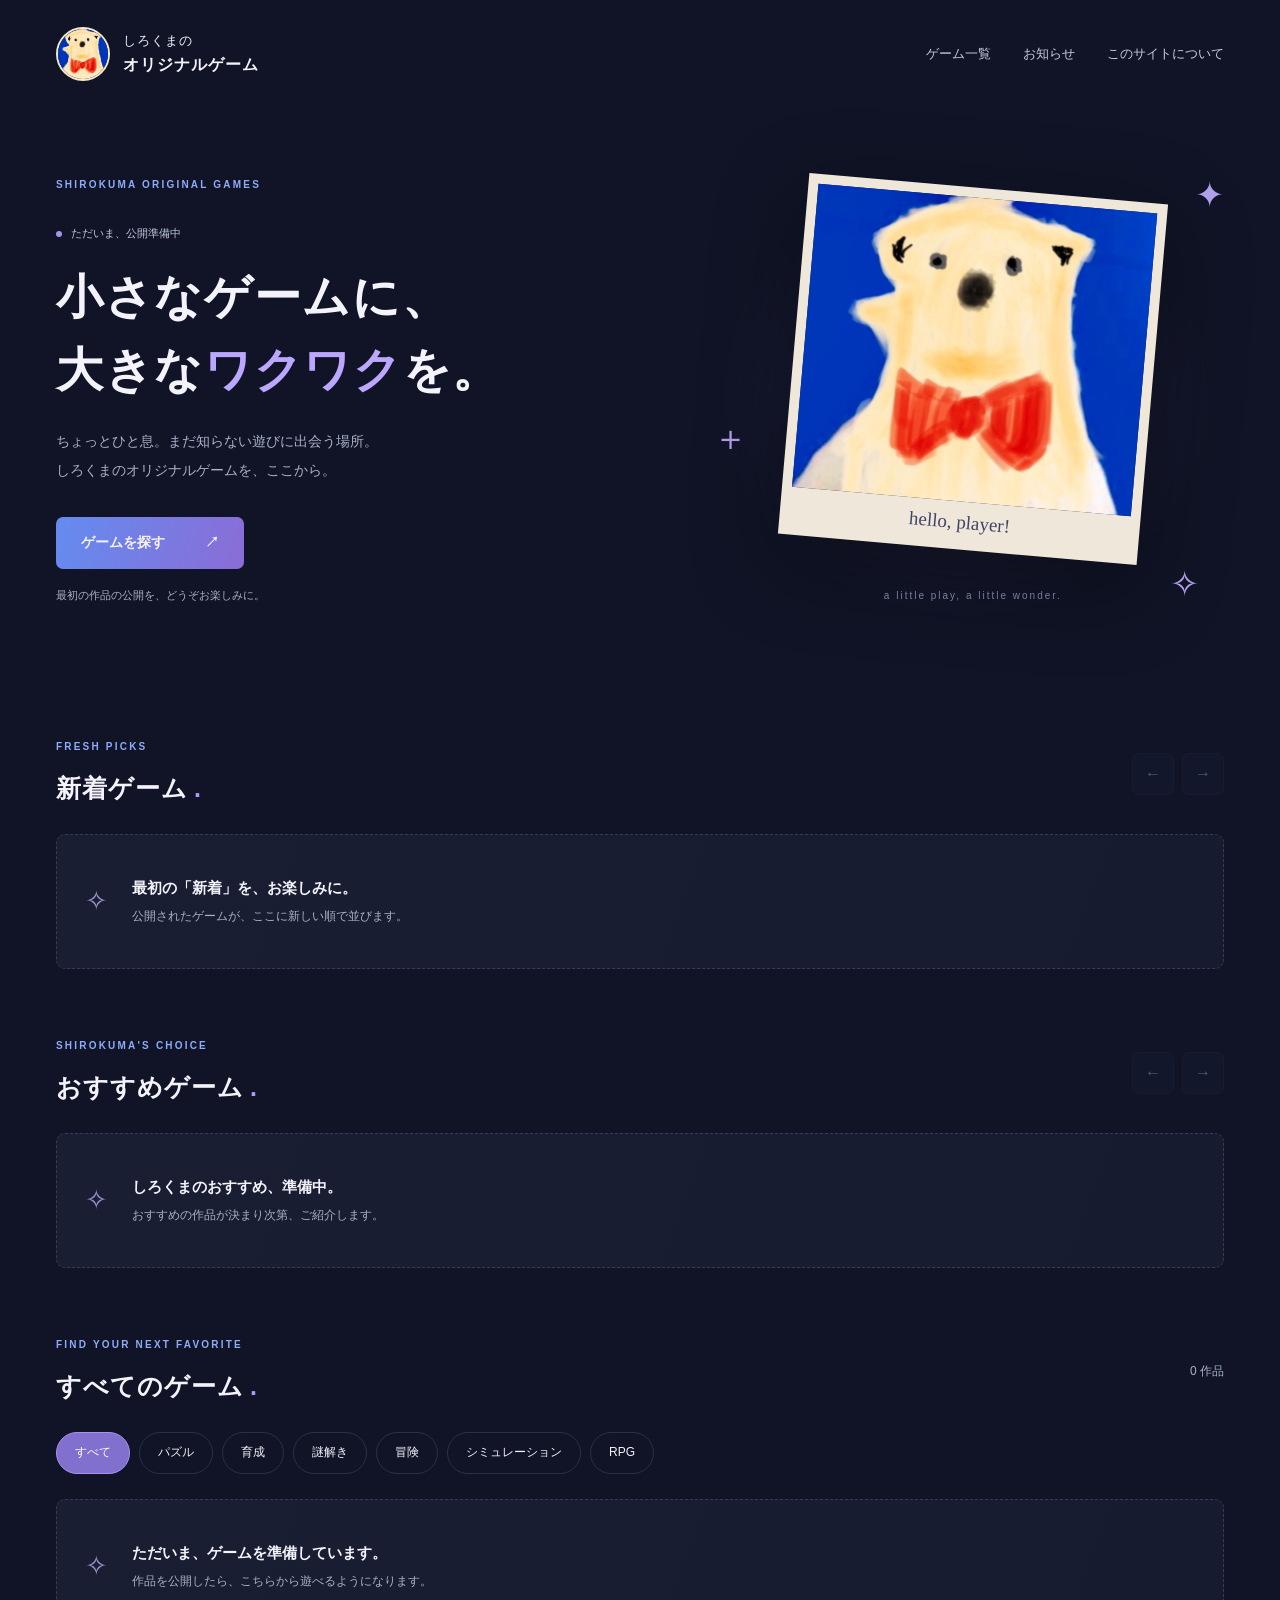
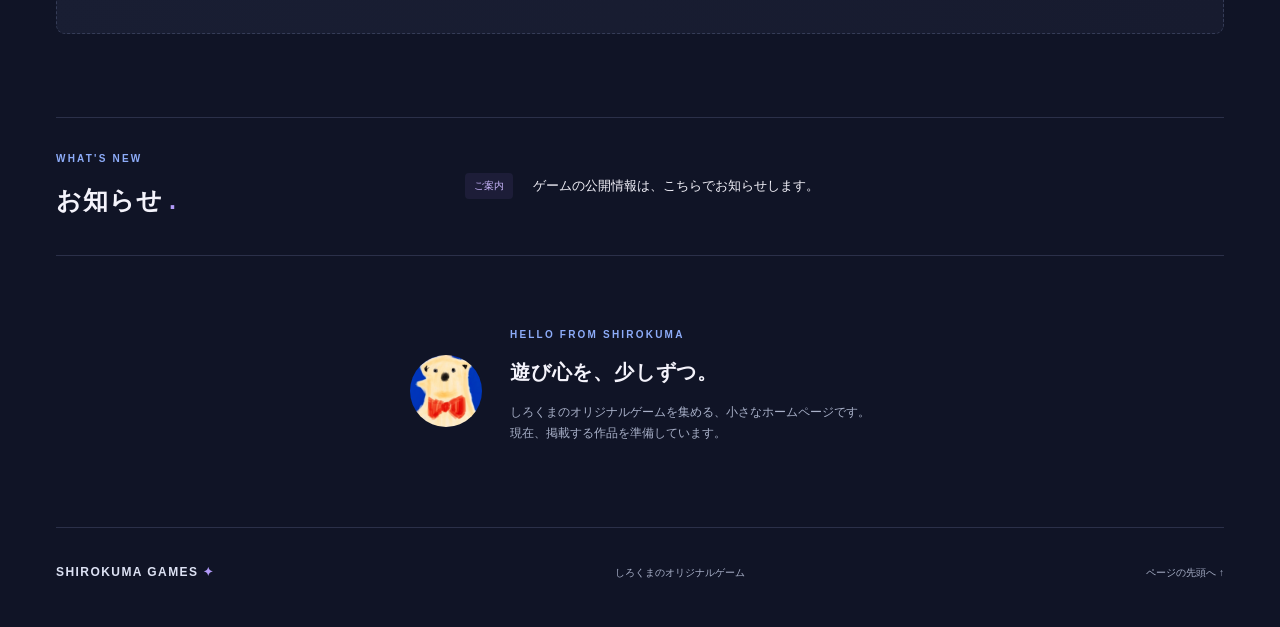
==== index.html @ 889c57cf "Add files via upload" ====
<!doctype html>
<html lang="ja">
<head><meta charset="utf-8"><meta name="viewport" content="width=device-width,initial-scale=1"><title>しろくまのオリジナルゲーム</title><meta name="description" content="小さなゲームに、大きなワクワクを。しろくまのオリジナルゲームのホームページ。"><meta name="theme-color" content="#101426"><link rel="icon" href="assets/shirokuma.jpg"><link rel="stylesheet" href="style.css"><script defer src="data/games.js"></script><script defer src="app.js"></script></head>
<body><a class="skip" href="#main">本文へ移動</a><header class="header"><a class="brand" href="./"><img src="assets/shirokuma.jpg" alt="赤い蝶ネクタイの手描きしろくま"><span>しろくまの<br><strong>オリジナルゲーム</strong></span></a><nav aria-label="メイン"><a href="#games">ゲーム一覧</a><a href="#news">お知らせ</a><a href="#about">このサイトについて</a></nav></header>
<main id="main"><section class="hero"><div class="hero-copy"><p class="eyebrow">SHIROKUMA ORIGINAL GAMES</p><p class="status"><span></span> ただいま、公開準備中</p><h1>小さなゲームに、<br>大きな<span>ワクワク</span>を。</h1><p class="intro">ちょっとひと息。まだ知らない遊びに出会う場所。<br>しろくまのオリジナルゲームを、ここから。</p><a class="primary" href="#games">ゲームを探す <span aria-hidden="true">↗</span></a><p class="hero-note">最初の作品の公開を、どうぞお楽しみに。</p></div><div class="hero-art"><span class="spark s1">✦</span><span class="spark s2">＋</span><div class="portrait"><img src="assets/shirokuma.jpg" alt="青い背景に描かれた、赤い蝶ネクタイのしろくま"><span>hello, player!</span></div><div class="art-caption">a little play, a little wonder.</div><span class="spark s3">✧</span></div></section>
<div class="content"><section aria-labelledby="new-title" class="game-section"><div class="section-head"><div><p class="eyebrow">FRESH PICKS</p><h2 id="new-title">新着ゲーム<span class="dot">.</span></h2></div><div class="arrows"><button data-track="new-games" data-dir="-1" aria-label="新着ゲームを前へ">←</button><button data-track="new-games" data-dir="1" aria-label="新着ゲームを次へ">→</button></div></div><div id="new-games" class="track" tabindex="0" role="region" aria-label="新着ゲームの横スクロール一覧"></div></section>
<section aria-labelledby="recommended-title" class="game-section"><div class="section-head"><div><p class="eyebrow">SHIROKUMA'S CHOICE</p><h2 id="recommended-title">おすすめゲーム<span class="dot">.</span></h2></div><div class="arrows"><button data-track="recommended-games" data-dir="-1" aria-label="おすすめゲームを前へ">←</button><button data-track="recommended-games" data-dir="1" aria-label="おすすめゲームを次へ">→</button></div></div><div id="recommended-games" class="track" tabindex="0" role="region" aria-label="おすすめゲームの横スクロール一覧"></div></section>
<section id="games" aria-labelledby="all-title" class="game-section"><div class="section-head"><div><p class="eyebrow">FIND YOUR NEXT FAVORITE</p><h2 id="all-title">すべてのゲーム<span class="dot">.</span></h2></div><span id="count" aria-live="polite"></span></div><div id="filters" class="filters" role="group" aria-label="ジャンルで絞り込み"></div><div id="all-games" class="grid" aria-live="polite"></div></section>
<section id="news" class="news"><div><p class="eyebrow">WHAT'S NEW</p><h2>お知らせ<span class="dot">.</span></h2></div><div class="news-item"><span class="tag">ご案内</span><p>ゲームの公開情報は、こちらでお知らせします。</p></div></section>
<section id="about" class="about"><img src="assets/shirokuma.jpg" alt="" width="72" height="72"><div><p class="eyebrow">HELLO FROM SHIROKUMA</p><h2>遊び心を、少しずつ。</h2><p>しろくまのオリジナルゲームを集める、小さなホームページです。<br>現在、掲載する作品を準備しています。</p></div></section></div></main>
<footer><a class="footer-brand" href="./">SHIROKUMA GAMES <span>✦</span></a><p>しろくまのオリジナルゲーム</p><a href="#main">ページの先頭へ ↑</a></footer><noscript><p>ゲーム一覧を見るにはJavaScriptを有効にしてください。現在は公開準備中です。</p></noscript></body></html>
---- style.css ----
:root{color-scheme:dark;--bg:#101426;--text:#f4f3fb;--muted:#a9b1c9;--line:#2b3049;--blue:#8dacf9;--purple:#b29af8}*{box-sizing:border-box}html{scroll-behavior:smooth;scroll-padding-top:25px}body{margin:0;background:var(--bg);color:var(--text);font-family:"Yu Gothic","Hiragino Kaku Gothic ProN",sans-serif;line-height:1.8}a{color:inherit;text-decoration:none}button{font:inherit;cursor:pointer}a:focus-visible,button:focus-visible,[tabindex]:focus-visible{outline:3px solid #afc6ff;outline-offset:5px}.skip{position:absolute;top:-100px;left:16px;background:#fff;color:#111;padding:12px;z-index:4}.skip:focus{top:8px}.header{max-width:1240px;margin:auto;min-height:108px;padding:20px 36px;display:flex;align-items:center;justify-content:space-between;gap:20px}.brand{display:flex;align-items:center;gap:13px;font-size:13px;line-height:1.6;letter-spacing:.08em}.brand strong{font-size:16px}.brand img{width:54px;height:54px;object-fit:cover;border-radius:50%;border:2px solid #f5e9ca}nav{display:flex;gap:32px;font-size:13px;color:#c5cce1}nav a:hover{color:#fff}.hero{max-width:1240px;margin:auto;min-height:560px;padding:55px 36px 74px;display:grid;grid-template-columns:1.2fr 1fr;align-items:center;gap:30px;position:relative}.eyebrow{font-size:10px;letter-spacing:.22em;color:var(--blue);font-weight:bold;margin:0 0 10px}.status{display:inline-flex;align-items:center;gap:9px;font-size:11px;color:#c0c8de;margin:20px 0 8px}.status span{width:6px;height:6px;border-radius:50%;background:#a693e9}h1{font-size:clamp(30px,3.7vw,49px);line-height:1.55;letter-spacing:.035em;margin:8px 0 20px}h1 span{color:#bca7ff}.intro{color:var(--muted);font-size:14px;line-height:2.1}.primary{display:inline-flex;gap:40px;align-items:center;margin-top:18px;background:linear-gradient(110deg,#638cf0,#8b6cd6);padding:13px 25px;border-radius:7px;font-weight:bold;font-size:14px}.primary:hover{filter:brightness(1.15)}.hero-note{font-size:11px;color:var(--muted);margin-top:17px}.hero-art{position:relative;padding:25px 25px 25px 40px;background:radial-gradient(ellipse,#60539c44,transparent 68%)}.portrait{transform:rotate(5deg);position:relative;border:10px solid #efe8da;border-bottom-width:48px;box-shadow:0 24px 85px #0006;max-width:360px;margin:auto}.portrait img{display:block;width:100%;aspect-ratio:1.12;object-fit:cover}.portrait span{position:absolute;bottom:-39px;left:0;right:0;text-align:center;color:#404367;font-family:cursive;font-size:19px}.art-caption{text-align:center;font-size:10px;letter-spacing:.2em;color:#8a92b4;margin-top:37px}.spark{position:absolute;color:#b3a1ec;font-size:35px}.s1{right:0;top:0}.s2{left:6px;top:52%}.s3{right:25px;bottom:15px}.content{max-width:1240px;padding:0 36px;margin:auto}.game-section{padding:34px 0 18px}.section-head{display:flex;justify-content:space-between;align-items:center;gap:20px;margin-bottom:23px}h2{font-size:25px;letter-spacing:.04em;margin:0}.dot{color:var(--purple);padding-left:6px}.arrows{display:flex;gap:8px}button{border:1px solid var(--line);color:var(--text);background:#1b2037;border-radius:7px;min-height:42px;min-width:42px}button:hover:not(:disabled){border-color:#a994f1}button:disabled{opacity:.3;cursor:default}.track{display:flex;gap:22px;overflow-x:auto;scroll-snap-type:x mandatory;scrollbar-width:thin;scrollbar-color:#5b527a transparent;padding:0 0 16px}.empty{width:100%;padding:33px 28px;border:1px dashed #353c57;background:linear-gradient(110deg,#191e33,#171b2f);border-radius:9px;display:flex;align-items:center;gap:24px;min-height:135px}.empty-icon{font-size:27px;color:#9f92cd}.empty h3{font-size:15px;margin:0 0 5px}.empty p{font-size:12px;color:var(--muted);margin:0}.filters{display:flex;gap:9px;flex-wrap:wrap;margin-bottom:25px}.filters button{padding:7px 18px;border-radius:24px;font-size:12px;background:transparent}.filters button[aria-pressed=true]{background:#8170ce;border-color:#a593ed;color:white}.grid{display:grid;grid-template-columns:repeat(3,minmax(0,1fr));gap:22px}.grid>.empty{grid-column:1/-1}#count{font-size:12px;color:var(--muted)}.card{border:1px solid var(--line);border-radius:10px;overflow:hidden;background:#1a2034;min-width:0}.track .card{flex:0 0 calc((100% - 44px)/3);scroll-snap-align:start}.card>a{display:block;height:100%}.card img,.cover{width:100%;aspect-ratio:16/9;object-fit:cover;display:block;background:linear-gradient(135deg,#243655,#504078)}.cover{display:grid;place-items:center;color:#c6b6ff;font-size:36px}.card-body{padding:18px}.card h3{font-size:17px;margin:8px 0}.card p{font-size:12px;color:var(--muted);margin:0 0 15px}.card:hover{border-color:#9b87dd}.play{font-size:13px;color:#b9caff}.tag{font-size:10px;color:#c7b4fa;background:#a080ef16;padding:4px 9px;border-radius:4px}.news{border-top:1px solid var(--line);border-bottom:1px solid var(--line);margin-top:65px;padding:32px 0;display:grid;grid-template-columns:1fr 2fr;gap:30px;align-items:center}.news-item{display:flex;align-items:center;gap:20px;font-size:13px}.about{display:flex;align-items:center;justify-content:center;gap:28px;padding:70px 0}.about img{object-fit:cover;border-radius:50%}.about h2{font-size:20px}.about p:not(.eyebrow){font-size:12px;color:var(--muted)}footer{max-width:1168px;margin:auto;padding:26px 0 35px;border-top:1px solid var(--line);display:flex;justify-content:space-between;align-items:center;gap:16px;font-size:10px;color:var(--muted)}.footer-brand{font-size:12px;letter-spacing:.12em;font-weight:bold;color:#dde2f4}.footer-brand span{color:var(--purple)}@media(max-width:760px){.header{padding:18px 22px;flex-wrap:wrap;min-height:auto}nav{gap:20px;font-size:11px}.hero{padding:35px 22px;grid-template-columns:1fr;gap:18px}.hero-art{width:80%;max-width:340px;margin:auto}.hero-copy{z-index:1}h1{font-size:34px}.content{padding:0 22px}.track .card{flex-basis:76%}.grid{grid-template-columns:repeat(2,minmax(0,1fr))}.news{grid-template-columns:1fr;gap:15px;margin-top:40px}.news-item{align-items:flex-start;gap:12px}.news-item p{margin:0}.news-item .tag{white-space:nowrap}.about{padding:48px 0;gap:18px}.about img{width:54px;height:54px}footer{margin:0 22px;flex-wrap:wrap}h2{font-size:22px}.empty{padding:24px 18px;gap:15px}.game-section{padding-top:28px}}@media(max-width:400px){h1{font-size:29px}.grid{grid-template-columns:1fr}.brand strong{font-size:14px}nav{gap:14px}.about br{display:none}}@media(prefers-reduced-motion:reduce){html{scroll-behavior:auto}}
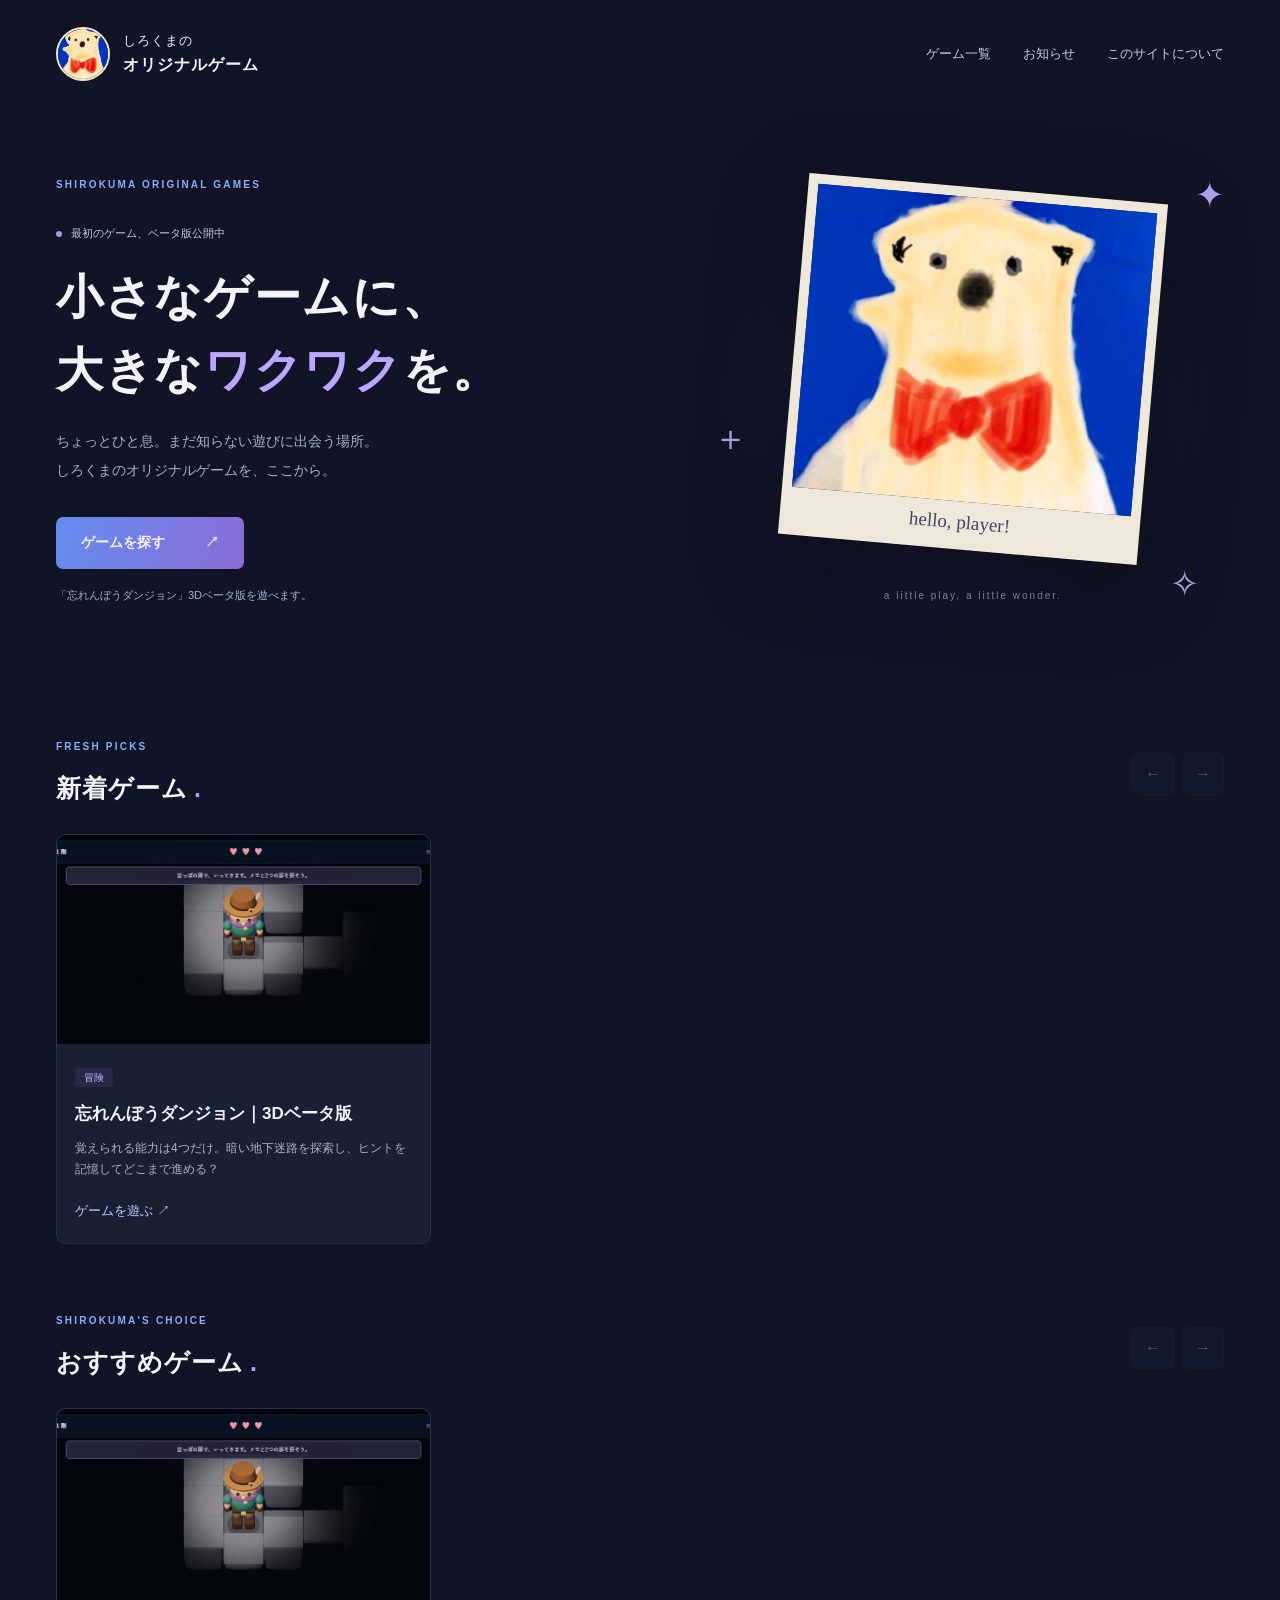
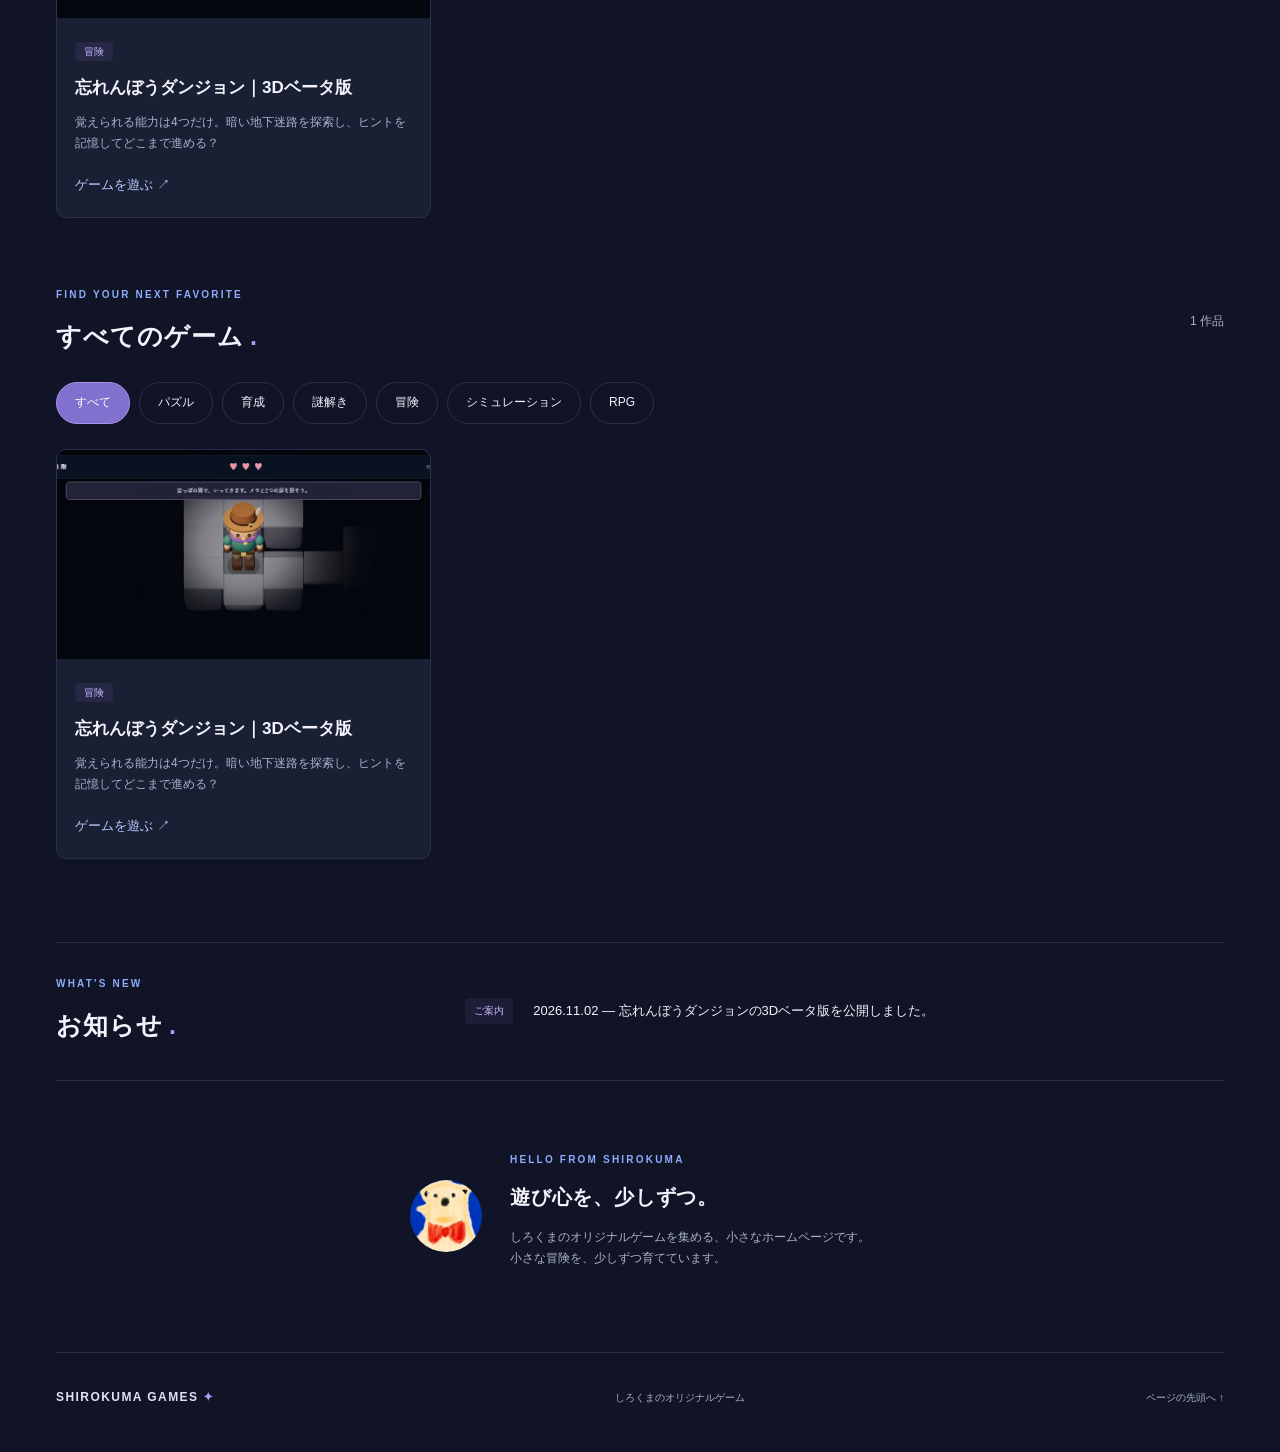
==== commit 8f10a53f: "Publish miniature dungeon beta with circular lighting and connected mazes" ====
--- a/index.html
+++ b/index.html
@@ -1,11 +1,11 @@
-<!doctype html>
-<html lang="ja">
-<head><meta charset="utf-8"><meta name="viewport" content="width=device-width,initial-scale=1"><title>しろくまのオリジナルゲーム</title><meta name="description" content="小さなゲームに、大きなワクワクを。しろくまのオリジナルゲームのホームページ。"><meta name="theme-color" content="#101426"><link rel="icon" href="assets/shirokuma.jpg"><link rel="stylesheet" href="style.css"><script defer src="data/games.js"></script><script defer src="app.js"></script></head>
-<body><a class="skip" href="#main">本文へ移動</a><header class="header"><a class="brand" href="./"><img src="assets/shirokuma.jpg" alt="赤い蝶ネクタイの手描きしろくま"><span>しろくまの<br><strong>オリジナルゲーム</strong></span></a><nav aria-label="メイン"><a href="#games">ゲーム一覧</a><a href="#news">お知らせ</a><a href="#about">このサイトについて</a></nav></header>
-<main id="main"><section class="hero"><div class="hero-copy"><p class="eyebrow">SHIROKUMA ORIGINAL GAMES</p><p class="status"><span></span> ただいま、公開準備中</p><h1>小さなゲームに、<br>大きな<span>ワクワク</span>を。</h1><p class="intro">ちょっとひと息。まだ知らない遊びに出会う場所。<br>しろくまのオリジナルゲームを、ここから。</p><a class="primary" href="#games">ゲームを探す <span aria-hidden="true">↗</span></a><p class="hero-note">最初の作品の公開を、どうぞお楽しみに。</p></div><div class="hero-art"><span class="spark s1">✦</span><span class="spark s2">＋</span><div class="portrait"><img src="assets/shirokuma.jpg" alt="青い背景に描かれた、赤い蝶ネクタイのしろくま"><span>hello, player!</span></div><div class="art-caption">a little play, a little wonder.</div><span class="spark s3">✧</span></div></section>
-<div class="content"><section aria-labelledby="new-title" class="game-section"><div class="section-head"><div><p class="eyebrow">FRESH PICKS</p><h2 id="new-title">新着ゲーム<span class="dot">.</span></h2></div><div class="arrows"><button data-track="new-games" data-dir="-1" aria-label="新着ゲームを前へ">←</button><button data-track="new-games" data-dir="1" aria-label="新着ゲームを次へ">→</button></div></div><div id="new-games" class="track" tabindex="0" role="region" aria-label="新着ゲームの横スクロール一覧"></div></section>
-<section aria-labelledby="recommended-title" class="game-section"><div class="section-head"><div><p class="eyebrow">SHIROKUMA'S CHOICE</p><h2 id="recommended-title">おすすめゲーム<span class="dot">.</span></h2></div><div class="arrows"><button data-track="recommended-games" data-dir="-1" aria-label="おすすめゲームを前へ">←</button><button data-track="recommended-games" data-dir="1" aria-label="おすすめゲームを次へ">→</button></div></div><div id="recommended-games" class="track" tabindex="0" role="region" aria-label="おすすめゲームの横スクロール一覧"></div></section>
-<section id="games" aria-labelledby="all-title" class="game-section"><div class="section-head"><div><p class="eyebrow">FIND YOUR NEXT FAVORITE</p><h2 id="all-title">すべてのゲーム<span class="dot">.</span></h2></div><span id="count" aria-live="polite"></span></div><div id="filters" class="filters" role="group" aria-label="ジャンルで絞り込み"></div><div id="all-games" class="grid" aria-live="polite"></div></section>
-<section id="news" class="news"><div><p class="eyebrow">WHAT'S NEW</p><h2>お知らせ<span class="dot">.</span></h2></div><div class="news-item"><span class="tag">ご案内</span><p>ゲームの公開情報は、こちらでお知らせします。</p></div></section>
-<section id="about" class="about"><img src="assets/shirokuma.jpg" alt="" width="72" height="72"><div><p class="eyebrow">HELLO FROM SHIROKUMA</p><h2>遊び心を、少しずつ。</h2><p>しろくまのオリジナルゲームを集める、小さなホームページです。<br>現在、掲載する作品を準備しています。</p></div></section></div></main>
-<footer><a class="footer-brand" href="./">SHIROKUMA GAMES <span>✦</span></a><p>しろくまのオリジナルゲーム</p><a href="#main">ページの先頭へ ↑</a></footer><noscript><p>ゲーム一覧を見るにはJavaScriptを有効にしてください。現在は公開準備中です。</p></noscript></body></html>
+<!doctype html>
+<html lang="ja">
+<head><meta charset="utf-8"><meta name="viewport" content="width=device-width,initial-scale=1"><title>しろくまのオリジナルゲーム</title><meta name="description" content="小さなゲームに、大きなワクワクを。しろくまのオリジナルゲームのホームページ。"><meta name="theme-color" content="#101426"><link rel="icon" href="assets/shirokuma.jpg"><link rel="stylesheet" href="style.css"><script defer src="data/games.js"></script><script defer src="app.js"></script></head>
+<body><a class="skip" href="#main">本文へ移動</a><header class="header"><a class="brand" href="./"><img src="assets/shirokuma.jpg" alt="赤い蝶ネクタイの手描きしろくま"><span>しろくまの<br><strong>オリジナルゲーム</strong></span></a><nav aria-label="メイン"><a href="#games">ゲーム一覧</a><a href="#news">お知らせ</a><a href="#about">このサイトについて</a></nav></header>
+<main id="main"><section class="hero"><div class="hero-copy"><p class="eyebrow">SHIROKUMA ORIGINAL GAMES</p><p class="status"><span></span> 最初のゲーム、ベータ版公開中</p><h1>小さなゲームに、<br>大きな<span>ワクワク</span>を。</h1><p class="intro">ちょっとひと息。まだ知らない遊びに出会う場所。<br>しろくまのオリジナルゲームを、ここから。</p><a class="primary" href="#games">ゲームを探す <span aria-hidden="true">↗</span></a><p class="hero-note">「忘れんぼうダンジョン」3Dベータ版を遊べます。</p></div><div class="hero-art"><span class="spark s1">✦</span><span class="spark s2">＋</span><div class="portrait"><img src="assets/shirokuma.jpg" alt="青い背景に描かれた、赤い蝶ネクタイのしろくま"><span>hello, player!</span></div><div class="art-caption">a little play, a little wonder.</div><span class="spark s3">✧</span></div></section>
+<div class="content"><section aria-labelledby="new-title" class="game-section"><div class="section-head"><div><p class="eyebrow">FRESH PICKS</p><h2 id="new-title">新着ゲーム<span class="dot">.</span></h2></div><div class="arrows"><button data-track="new-games" data-dir="-1" aria-label="新着ゲームを前へ">←</button><button data-track="new-games" data-dir="1" aria-label="新着ゲームを次へ">→</button></div></div><div id="new-games" class="track" tabindex="0" role="region" aria-label="新着ゲームの横スクロール一覧"></div></section>
+<section aria-labelledby="recommended-title" class="game-section"><div class="section-head"><div><p class="eyebrow">SHIROKUMA'S CHOICE</p><h2 id="recommended-title">おすすめゲーム<span class="dot">.</span></h2></div><div class="arrows"><button data-track="recommended-games" data-dir="-1" aria-label="おすすめゲームを前へ">←</button><button data-track="recommended-games" data-dir="1" aria-label="おすすめゲームを次へ">→</button></div></div><div id="recommended-games" class="track" tabindex="0" role="region" aria-label="おすすめゲームの横スクロール一覧"></div></section>
+<section id="games" aria-labelledby="all-title" class="game-section"><div class="section-head"><div><p class="eyebrow">FIND YOUR NEXT FAVORITE</p><h2 id="all-title">すべてのゲーム<span class="dot">.</span></h2></div><span id="count" aria-live="polite"></span></div><div id="filters" class="filters" role="group" aria-label="ジャンルで絞り込み"></div><div id="all-games" class="grid" aria-live="polite"></div></section>
+<section id="news" class="news"><div><p class="eyebrow">WHAT'S NEW</p><h2>お知らせ<span class="dot">.</span></h2></div><div class="news-item"><span class="tag">ご案内</span><p>2026.11.02 — 忘れんぼうダンジョンの3Dベータ版を公開しました。</p></div></section>
+<section id="about" class="about"><img src="assets/shirokuma.jpg" alt="" width="72" height="72"><div><p class="eyebrow">HELLO FROM SHIROKUMA</p><h2>遊び心を、少しずつ。</h2><p>しろくまのオリジナルゲームを集める、小さなホームページです。<br>小さな冒険を、少しずつ育てています。</p></div></section></div></main>
+<footer><a class="footer-brand" href="./">SHIROKUMA GAMES <span>✦</span></a><p>しろくまのオリジナルゲーム</p><a href="#main">ページの先頭へ ↑</a></footer><noscript><p>ゲーム一覧を見るにはJavaScriptを有効にしてください。</p></noscript></body></html>
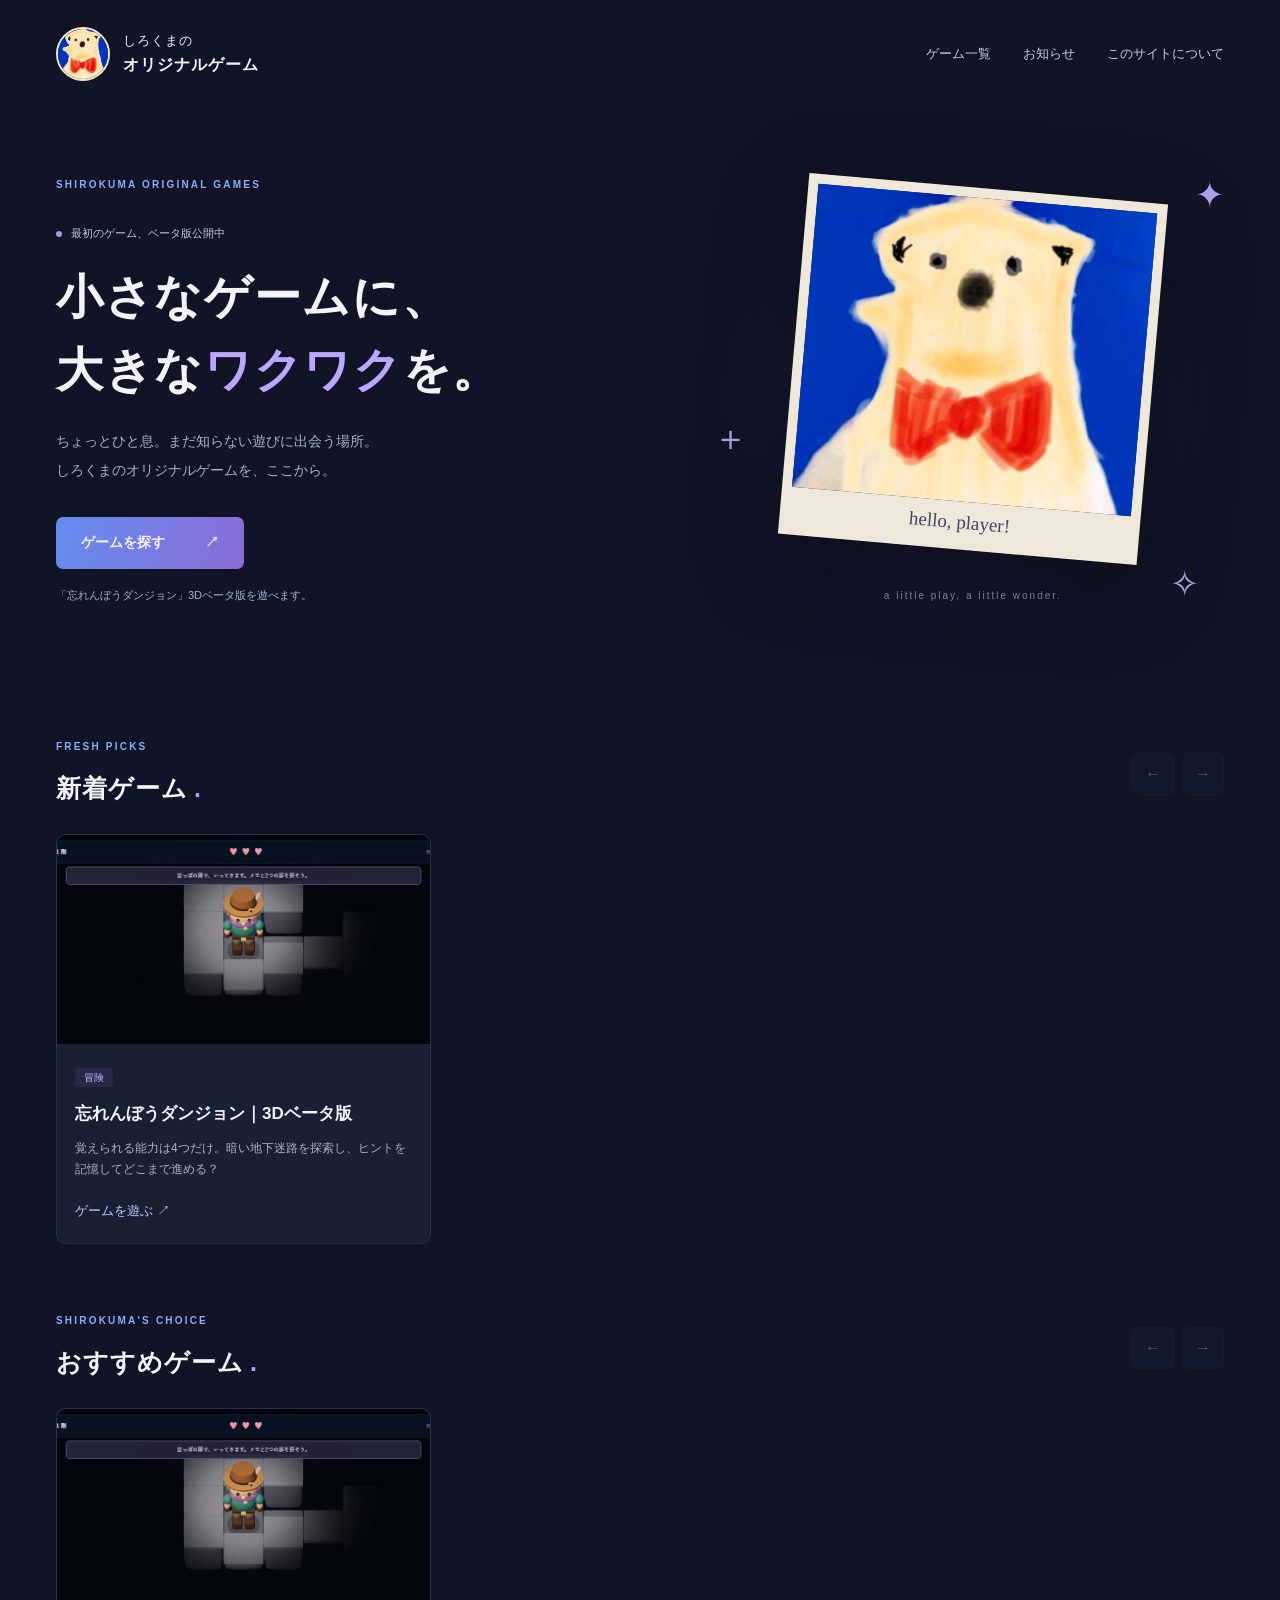
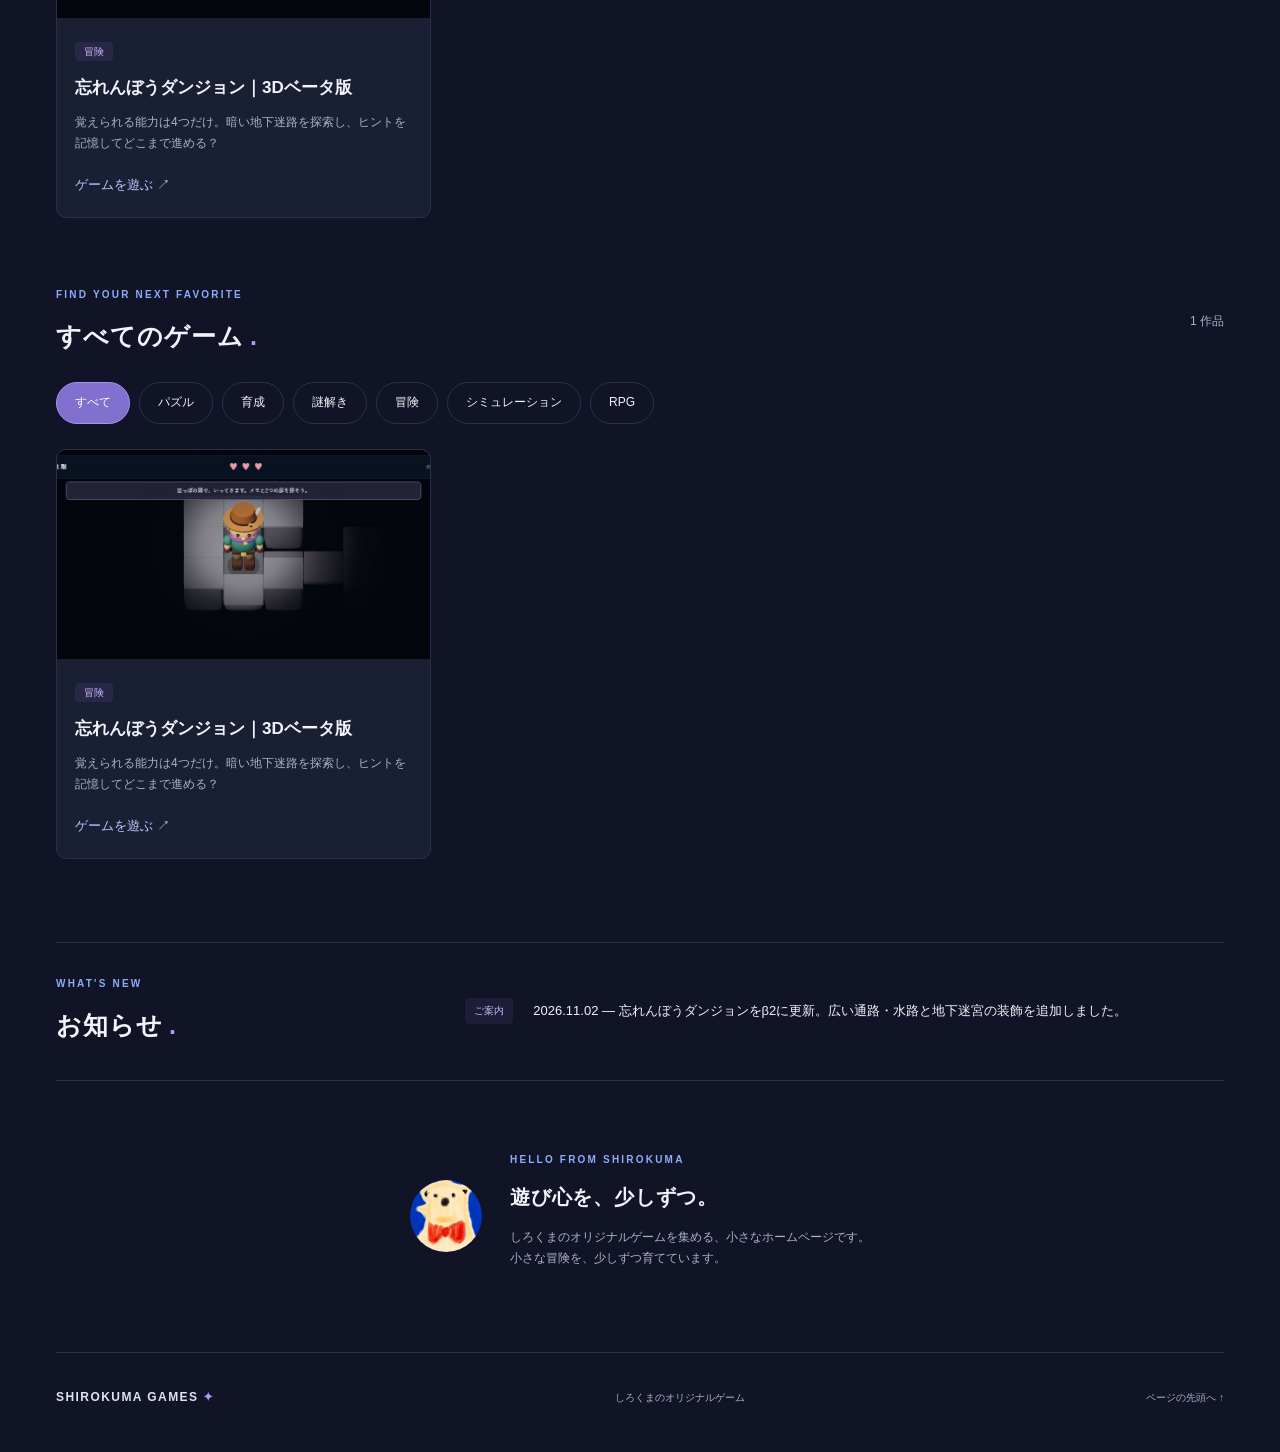
==== commit 566592b0: "Refine dungeon beta: mixed-width paths, persistent walls, rivers and stone details" ====
--- a/index.html
+++ b/index.html
@@ -6,6 +6,6 @@
 <div class="content"><section aria-labelledby="new-title" class="game-section"><div class="section-head"><div><p class="eyebrow">FRESH PICKS</p><h2 id="new-title">新着ゲーム<span class="dot">.</span></h2></div><div class="arrows"><button data-track="new-games" data-dir="-1" aria-label="新着ゲームを前へ">←</button><button data-track="new-games" data-dir="1" aria-label="新着ゲームを次へ">→</button></div></div><div id="new-games" class="track" tabindex="0" role="region" aria-label="新着ゲームの横スクロール一覧"></div></section>
 <section aria-labelledby="recommended-title" class="game-section"><div class="section-head"><div><p class="eyebrow">SHIROKUMA'S CHOICE</p><h2 id="recommended-title">おすすめゲーム<span class="dot">.</span></h2></div><div class="arrows"><button data-track="recommended-games" data-dir="-1" aria-label="おすすめゲームを前へ">←</button><button data-track="recommended-games" data-dir="1" aria-label="おすすめゲームを次へ">→</button></div></div><div id="recommended-games" class="track" tabindex="0" role="region" aria-label="おすすめゲームの横スクロール一覧"></div></section>
 <section id="games" aria-labelledby="all-title" class="game-section"><div class="section-head"><div><p class="eyebrow">FIND YOUR NEXT FAVORITE</p><h2 id="all-title">すべてのゲーム<span class="dot">.</span></h2></div><span id="count" aria-live="polite"></span></div><div id="filters" class="filters" role="group" aria-label="ジャンルで絞り込み"></div><div id="all-games" class="grid" aria-live="polite"></div></section>
-<section id="news" class="news"><div><p class="eyebrow">WHAT'S NEW</p><h2>お知らせ<span class="dot">.</span></h2></div><div class="news-item"><span class="tag">ご案内</span><p>2026.11.02 — 忘れんぼうダンジョンの3Dベータ版を公開しました。</p></div></section>
+<section id="news" class="news"><div><p class="eyebrow">WHAT'S NEW</p><h2>お知らせ<span class="dot">.</span></h2></div><div class="news-item"><span class="tag">ご案内</span><p>2026.11.02 — 忘れんぼうダンジョンをβ2に更新。広い通路・水路と地下迷宮の装飾を追加しました。</p></div></section>
 <section id="about" class="about"><img src="assets/shirokuma.jpg" alt="" width="72" height="72"><div><p class="eyebrow">HELLO FROM SHIROKUMA</p><h2>遊び心を、少しずつ。</h2><p>しろくまのオリジナルゲームを集める、小さなホームページです。<br>小さな冒険を、少しずつ育てています。</p></div></section></div></main>
 <footer><a class="footer-brand" href="./">SHIROKUMA GAMES <span>✦</span></a><p>しろくまのオリジナルゲーム</p><a href="#main">ページの先頭へ ↑</a></footer><noscript><p>ゲーム一覧を見るにはJavaScriptを有効にしてください。</p></noscript></body></html>
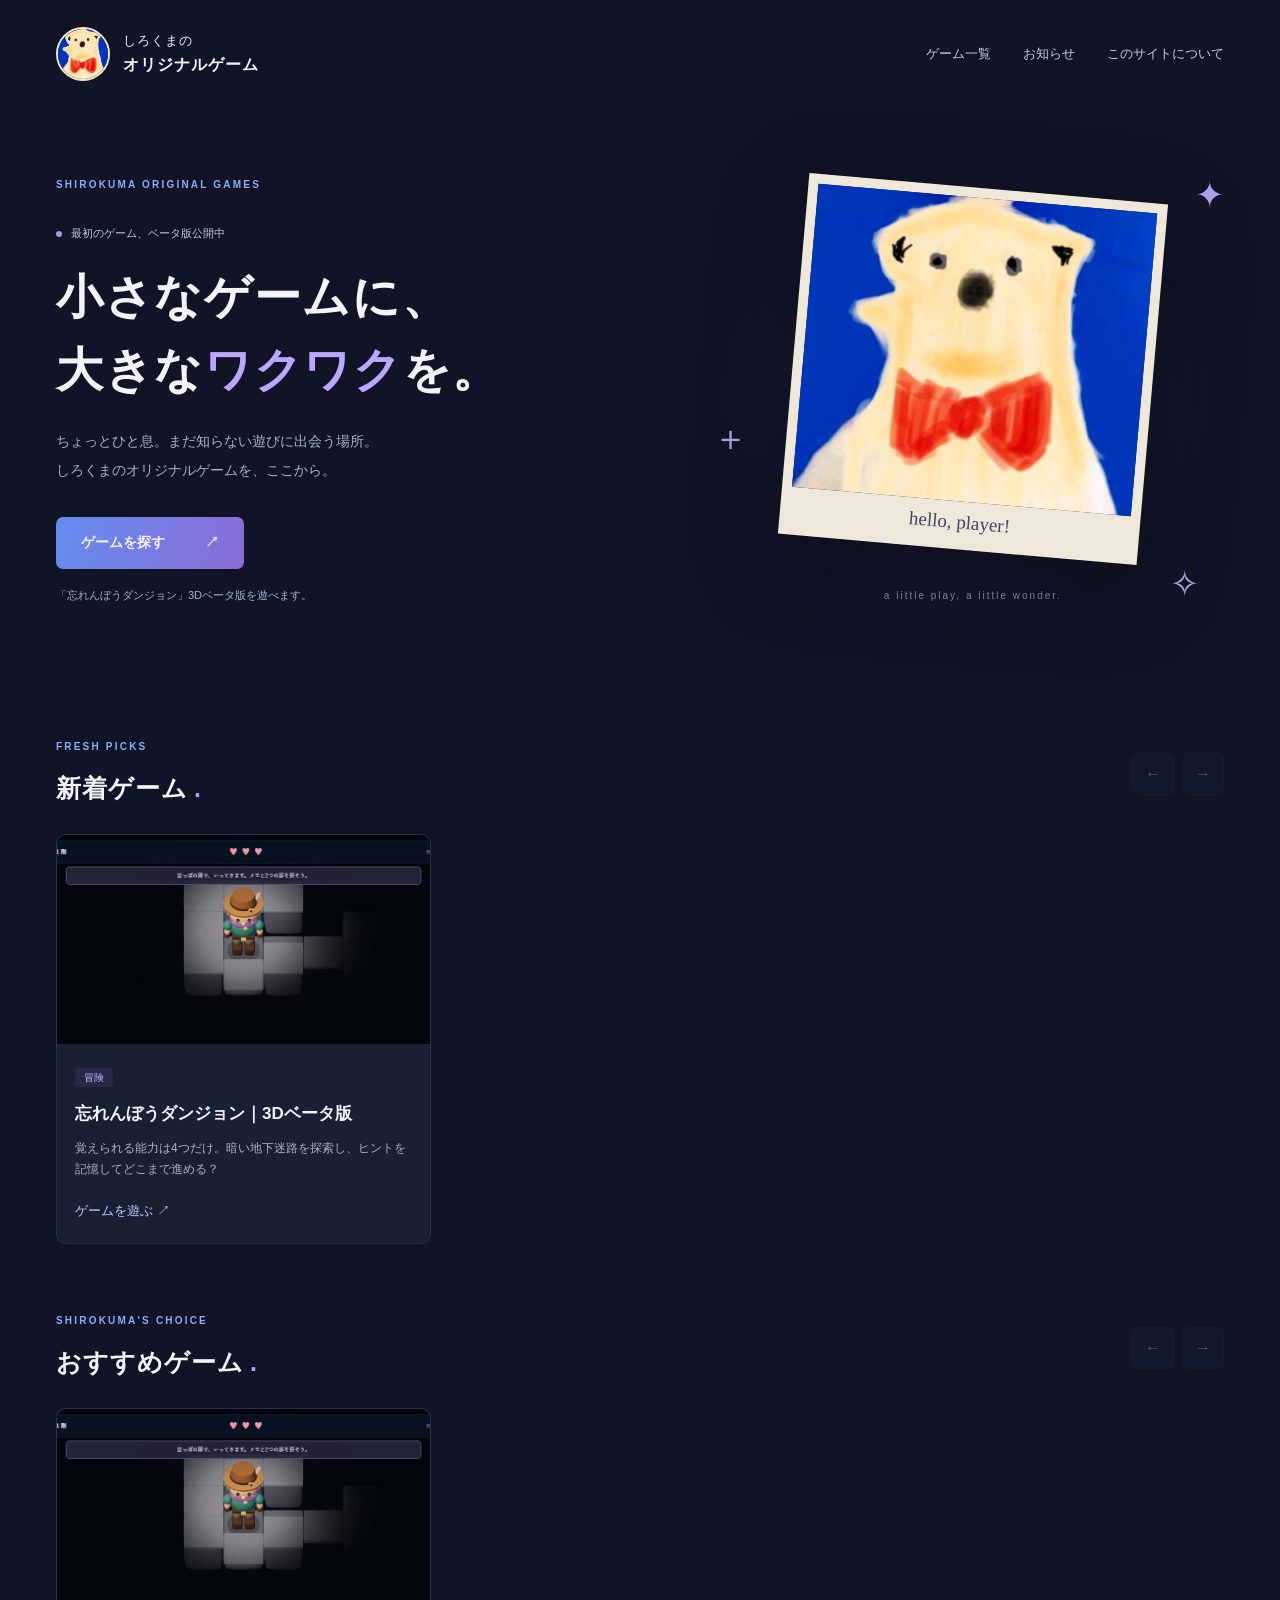
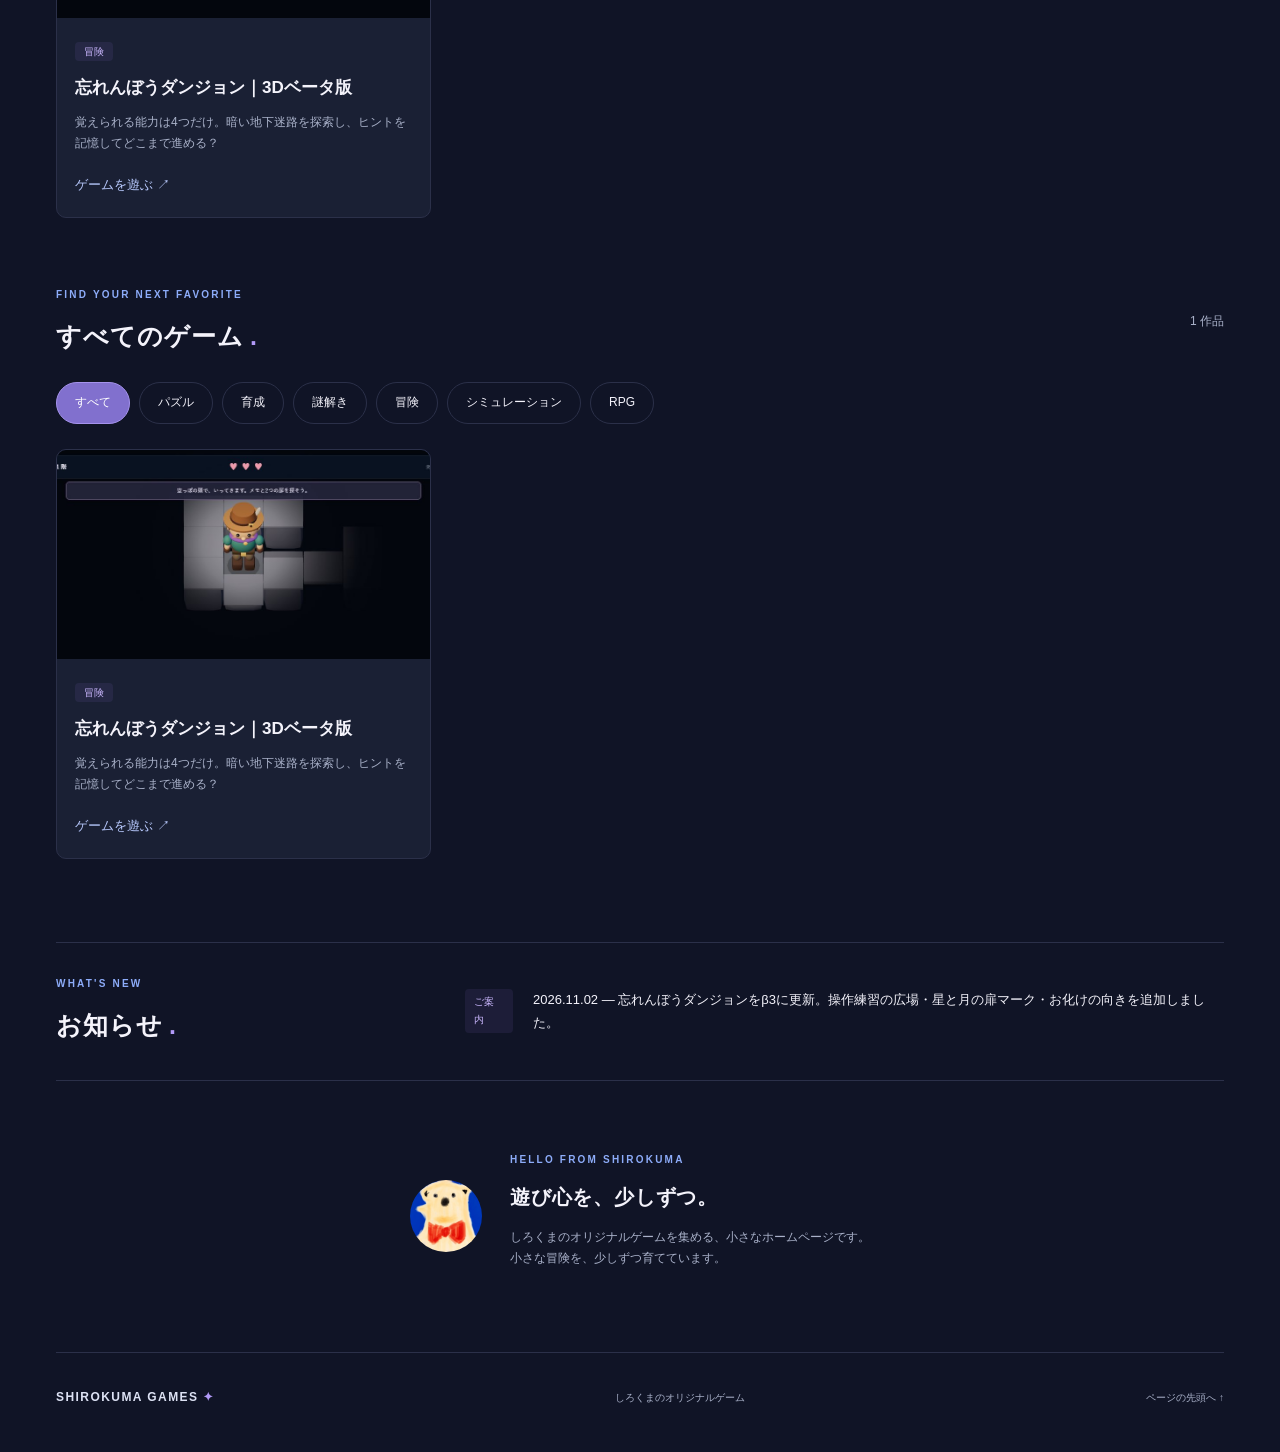
==== commit 17334b4d: "Add practice plaza, recognizable star and moon doors, and ghost facing" ====
--- a/index.html
+++ b/index.html
@@ -6,6 +6,6 @@
 <div class="content"><section aria-labelledby="new-title" class="game-section"><div class="section-head"><div><p class="eyebrow">FRESH PICKS</p><h2 id="new-title">新着ゲーム<span class="dot">.</span></h2></div><div class="arrows"><button data-track="new-games" data-dir="-1" aria-label="新着ゲームを前へ">←</button><button data-track="new-games" data-dir="1" aria-label="新着ゲームを次へ">→</button></div></div><div id="new-games" class="track" tabindex="0" role="region" aria-label="新着ゲームの横スクロール一覧"></div></section>
 <section aria-labelledby="recommended-title" class="game-section"><div class="section-head"><div><p class="eyebrow">SHIROKUMA'S CHOICE</p><h2 id="recommended-title">おすすめゲーム<span class="dot">.</span></h2></div><div class="arrows"><button data-track="recommended-games" data-dir="-1" aria-label="おすすめゲームを前へ">←</button><button data-track="recommended-games" data-dir="1" aria-label="おすすめゲームを次へ">→</button></div></div><div id="recommended-games" class="track" tabindex="0" role="region" aria-label="おすすめゲームの横スクロール一覧"></div></section>
 <section id="games" aria-labelledby="all-title" class="game-section"><div class="section-head"><div><p class="eyebrow">FIND YOUR NEXT FAVORITE</p><h2 id="all-title">すべてのゲーム<span class="dot">.</span></h2></div><span id="count" aria-live="polite"></span></div><div id="filters" class="filters" role="group" aria-label="ジャンルで絞り込み"></div><div id="all-games" class="grid" aria-live="polite"></div></section>
-<section id="news" class="news"><div><p class="eyebrow">WHAT'S NEW</p><h2>お知らせ<span class="dot">.</span></h2></div><div class="news-item"><span class="tag">ご案内</span><p>2026.11.02 — 忘れんぼうダンジョンをβ2に更新。広い通路・水路と地下迷宮の装飾を追加しました。</p></div></section>
+<section id="news" class="news"><div><p class="eyebrow">WHAT'S NEW</p><h2>お知らせ<span class="dot">.</span></h2></div><div class="news-item"><span class="tag">ご案内</span><p>2026.11.02 — 忘れんぼうダンジョンをβ3に更新。操作練習の広場・星と月の扉マーク・お化けの向きを追加しました。</p></div></section>
 <section id="about" class="about"><img src="assets/shirokuma.jpg" alt="" width="72" height="72"><div><p class="eyebrow">HELLO FROM SHIROKUMA</p><h2>遊び心を、少しずつ。</h2><p>しろくまのオリジナルゲームを集める、小さなホームページです。<br>小さな冒険を、少しずつ育てています。</p></div></section></div></main>
 <footer><a class="footer-brand" href="./">SHIROKUMA GAMES <span>✦</span></a><p>しろくまのオリジナルゲーム</p><a href="#main">ページの先頭へ ↑</a></footer><noscript><p>ゲーム一覧を見るにはJavaScriptを有効にしてください。</p></noscript></body></html>
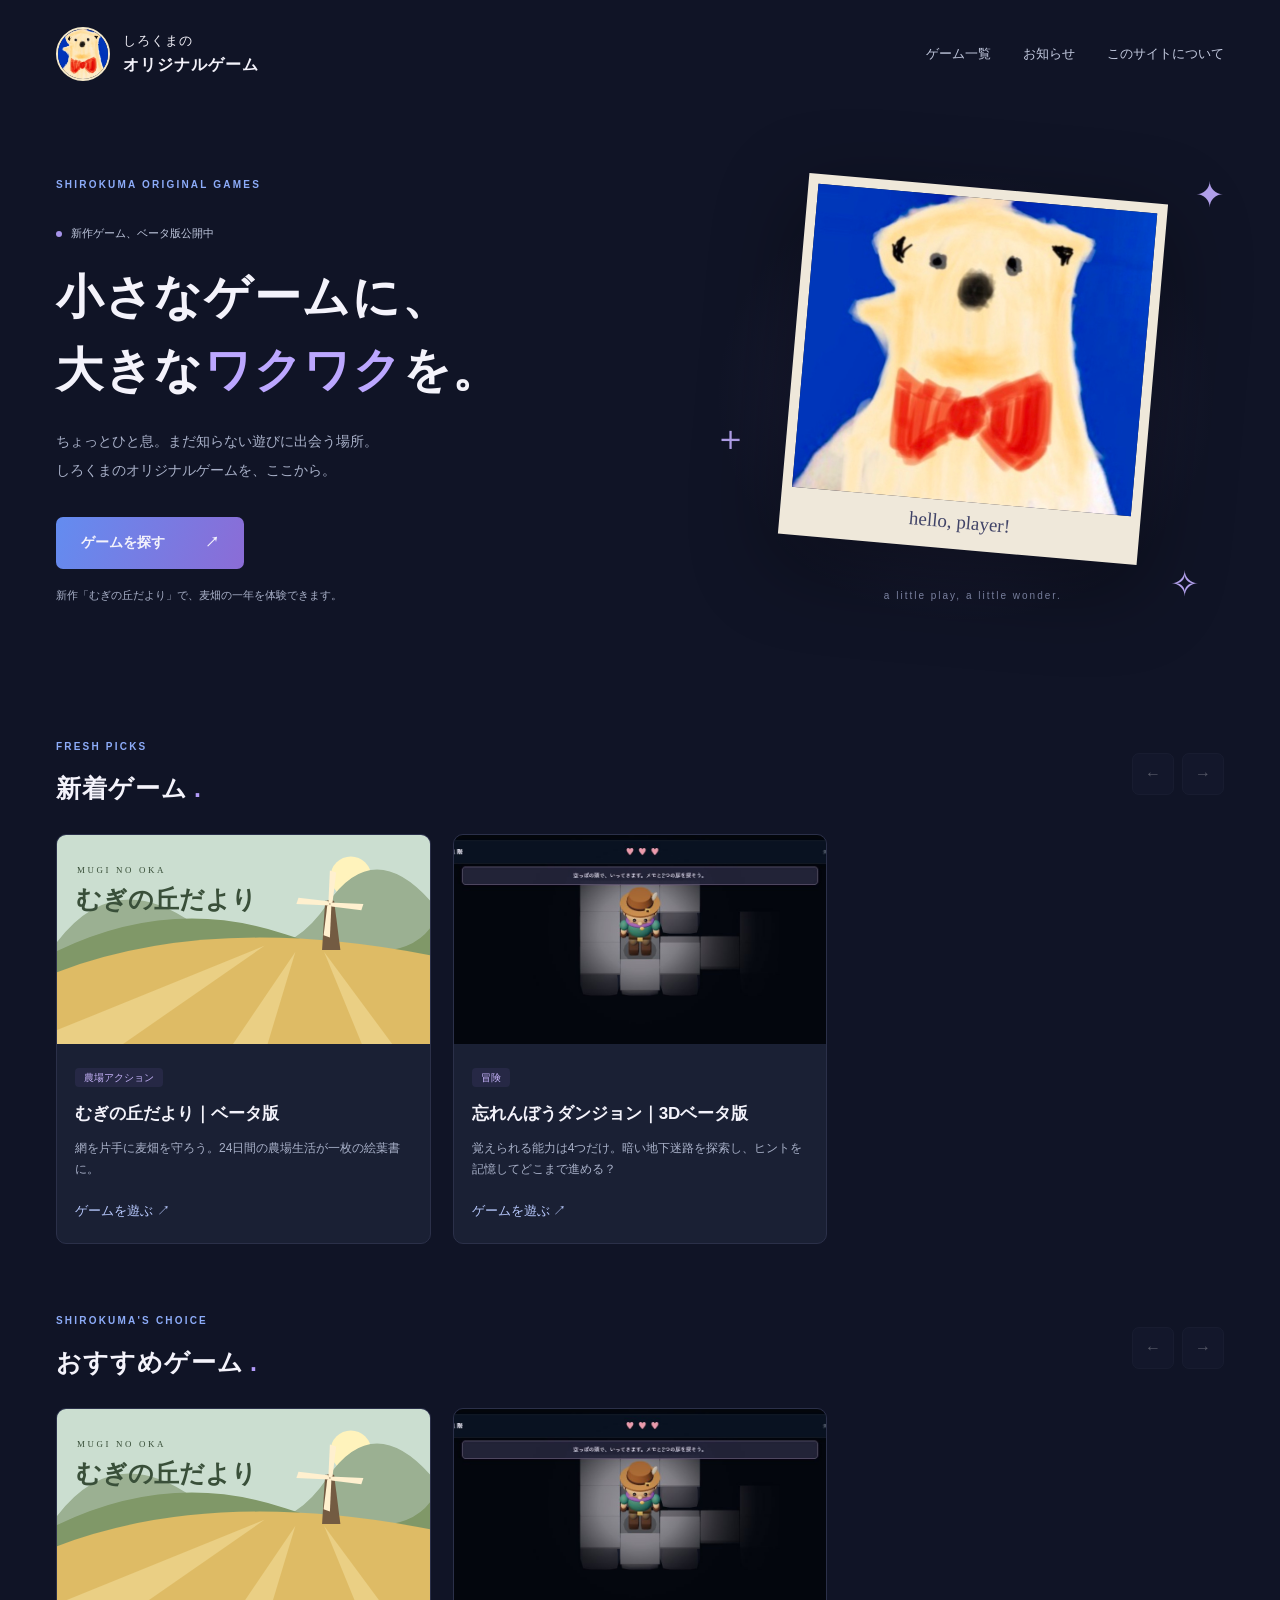
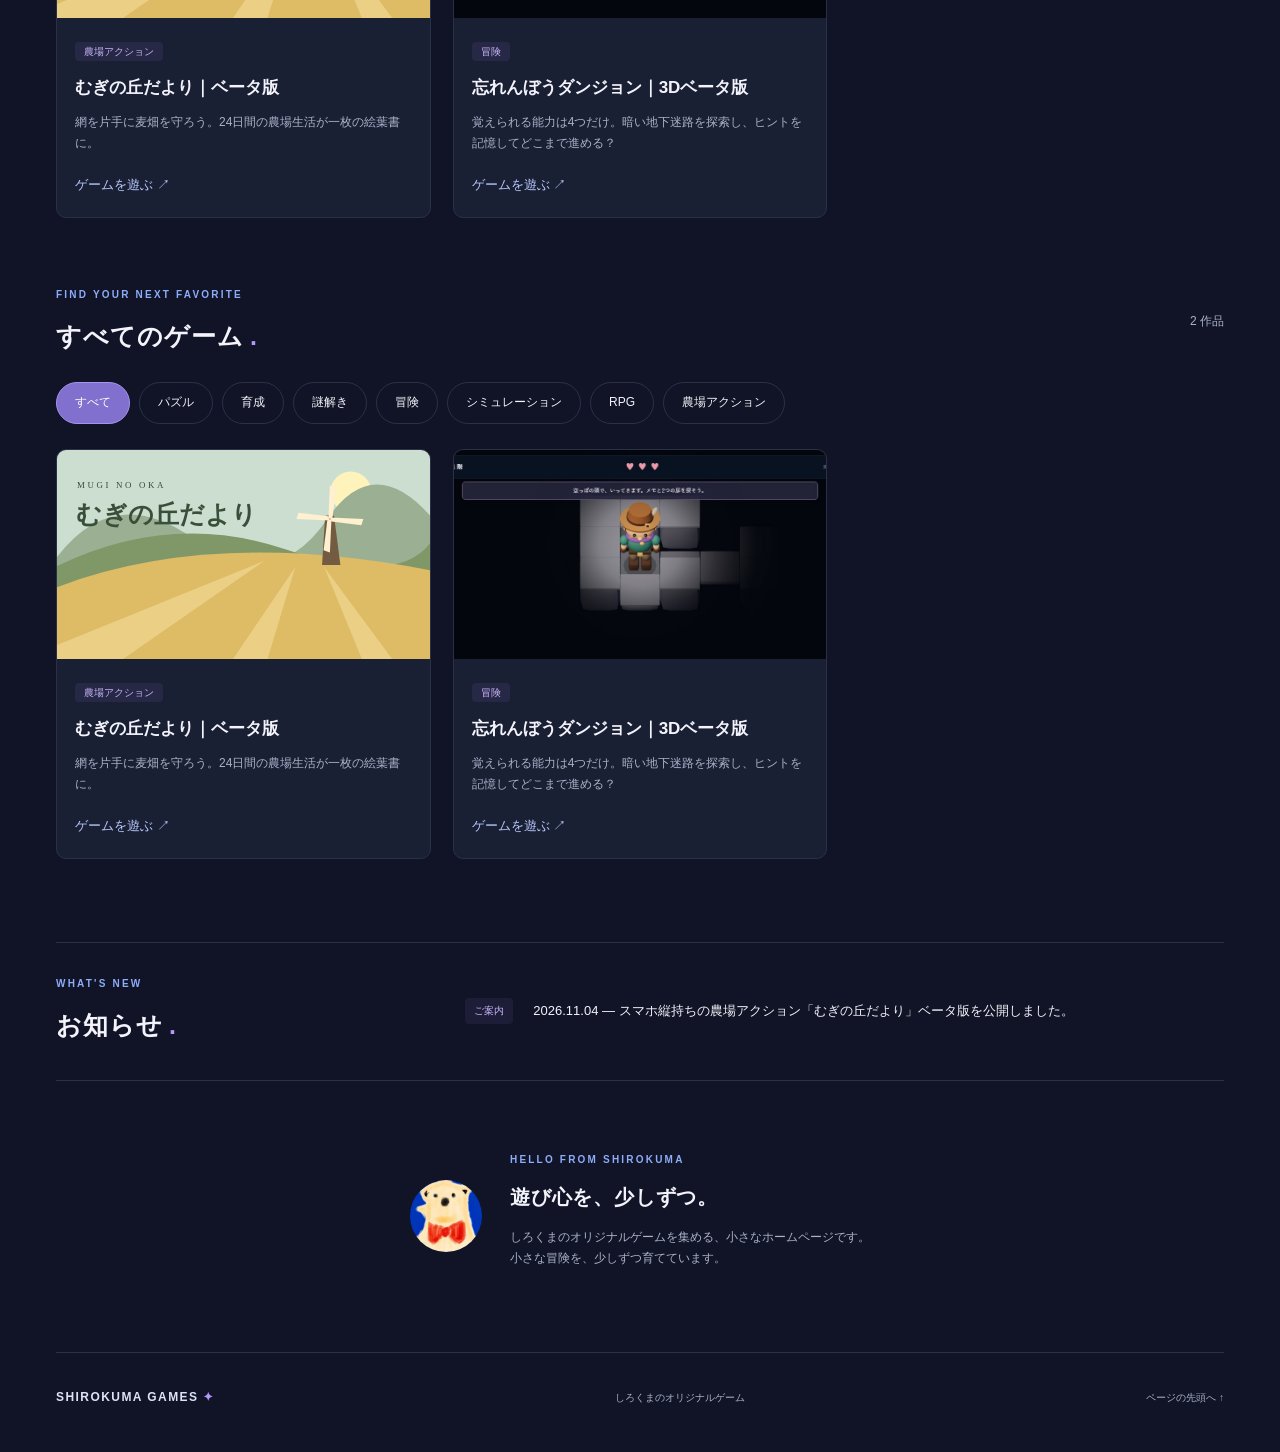
==== commit 6792d0c8: "Add Mugi no Oka farm action game and catalog entry" ====
--- a/index.html
+++ b/index.html
@@ -2,10 +2,11 @@
 <html lang="ja">
 <head><meta charset="utf-8"><meta name="viewport" content="width=device-width,initial-scale=1"><title>しろくまのオリジナルゲーム</title><meta name="description" content="小さなゲームに、大きなワクワクを。しろくまのオリジナルゲームのホームページ。"><meta name="theme-color" content="#101426"><link rel="icon" href="assets/shirokuma.jpg"><link rel="stylesheet" href="style.css"><script defer src="data/games.js"></script><script defer src="app.js"></script></head>
 <body><a class="skip" href="#main">本文へ移動</a><header class="header"><a class="brand" href="./"><img src="assets/shirokuma.jpg" alt="赤い蝶ネクタイの手描きしろくま"><span>しろくまの<br><strong>オリジナルゲーム</strong></span></a><nav aria-label="メイン"><a href="#games">ゲーム一覧</a><a href="#news">お知らせ</a><a href="#about">このサイトについて</a></nav></header>
-<main id="main"><section class="hero"><div class="hero-copy"><p class="eyebrow">SHIROKUMA ORIGINAL GAMES</p><p class="status"><span></span> 最初のゲーム、ベータ版公開中</p><h1>小さなゲームに、<br>大きな<span>ワクワク</span>を。</h1><p class="intro">ちょっとひと息。まだ知らない遊びに出会う場所。<br>しろくまのオリジナルゲームを、ここから。</p><a class="primary" href="#games">ゲームを探す <span aria-hidden="true">↗</span></a><p class="hero-note">「忘れんぼうダンジョン」3Dベータ版を遊べます。</p></div><div class="hero-art"><span class="spark s1">✦</span><span class="spark s2">＋</span><div class="portrait"><img src="assets/shirokuma.jpg" alt="青い背景に描かれた、赤い蝶ネクタイのしろくま"><span>hello, player!</span></div><div class="art-caption">a little play, a little wonder.</div><span class="spark s3">✧</span></div></section>
+<main id="main"><section class="hero"><div class="hero-copy"><p class="eyebrow">SHIROKUMA ORIGINAL GAMES</p><p class="status"><span></span> 新作ゲーム、ベータ版公開中</p><h1>小さなゲームに、<br>大きな<span>ワクワク</span>を。</h1><p class="intro">ちょっとひと息。まだ知らない遊びに出会う場所。<br>しろくまのオリジナルゲームを、ここから。</p><a class="primary" href="#games">ゲームを探す <span aria-hidden="true">↗</span></a><p class="hero-note">新作「むぎの丘だより」で、麦畑の一年を体験できます。</p></div><div class="hero-art"><span class="spark s1">✦</span><span class="spark s2">＋</span><div class="portrait"><img src="assets/shirokuma.jpg" alt="青い背景に描かれた、赤い蝶ネクタイのしろくま"><span>hello, player!</span></div><div class="art-caption">a little play, a little wonder.</div><span class="spark s3">✧</span></div></section>
 <div class="content"><section aria-labelledby="new-title" class="game-section"><div class="section-head"><div><p class="eyebrow">FRESH PICKS</p><h2 id="new-title">新着ゲーム<span class="dot">.</span></h2></div><div class="arrows"><button data-track="new-games" data-dir="-1" aria-label="新着ゲームを前へ">←</button><button data-track="new-games" data-dir="1" aria-label="新着ゲームを次へ">→</button></div></div><div id="new-games" class="track" tabindex="0" role="region" aria-label="新着ゲームの横スクロール一覧"></div></section>
 <section aria-labelledby="recommended-title" class="game-section"><div class="section-head"><div><p class="eyebrow">SHIROKUMA'S CHOICE</p><h2 id="recommended-title">おすすめゲーム<span class="dot">.</span></h2></div><div class="arrows"><button data-track="recommended-games" data-dir="-1" aria-label="おすすめゲームを前へ">←</button><button data-track="recommended-games" data-dir="1" aria-label="おすすめゲームを次へ">→</button></div></div><div id="recommended-games" class="track" tabindex="0" role="region" aria-label="おすすめゲームの横スクロール一覧"></div></section>
 <section id="games" aria-labelledby="all-title" class="game-section"><div class="section-head"><div><p class="eyebrow">FIND YOUR NEXT FAVORITE</p><h2 id="all-title">すべてのゲーム<span class="dot">.</span></h2></div><span id="count" aria-live="polite"></span></div><div id="filters" class="filters" role="group" aria-label="ジャンルで絞り込み"></div><div id="all-games" class="grid" aria-live="polite"></div></section>
-<section id="news" class="news"><div><p class="eyebrow">WHAT'S NEW</p><h2>お知らせ<span class="dot">.</span></h2></div><div class="news-item"><span class="tag">ご案内</span><p>2026.11.02 — 忘れんぼうダンジョンをβ3に更新。操作練習の広場・星と月の扉マーク・お化けの向きを追加しました。</p></div></section>
+<section id="news" class="news"><div><p class="eyebrow">WHAT'S NEW</p><h2>お知らせ<span class="dot">.</span></h2></div><div class="news-item"><span class="tag">ご案内</span><p>2026.11.04 — スマホ縦持ちの農場アクション「むぎの丘だより」ベータ版を公開しました。</p></div></section>
 <section id="about" class="about"><img src="assets/shirokuma.jpg" alt="" width="72" height="72"><div><p class="eyebrow">HELLO FROM SHIROKUMA</p><h2>遊び心を、少しずつ。</h2><p>しろくまのオリジナルゲームを集める、小さなホームページです。<br>小さな冒険を、少しずつ育てています。</p></div></section></div></main>
 <footer><a class="footer-brand" href="./">SHIROKUMA GAMES <span>✦</span></a><p>しろくまのオリジナルゲーム</p><a href="#main">ページの先頭へ ↑</a></footer><noscript><p>ゲーム一覧を見るにはJavaScriptを有効にしてください。</p></noscript></body></html>
+
